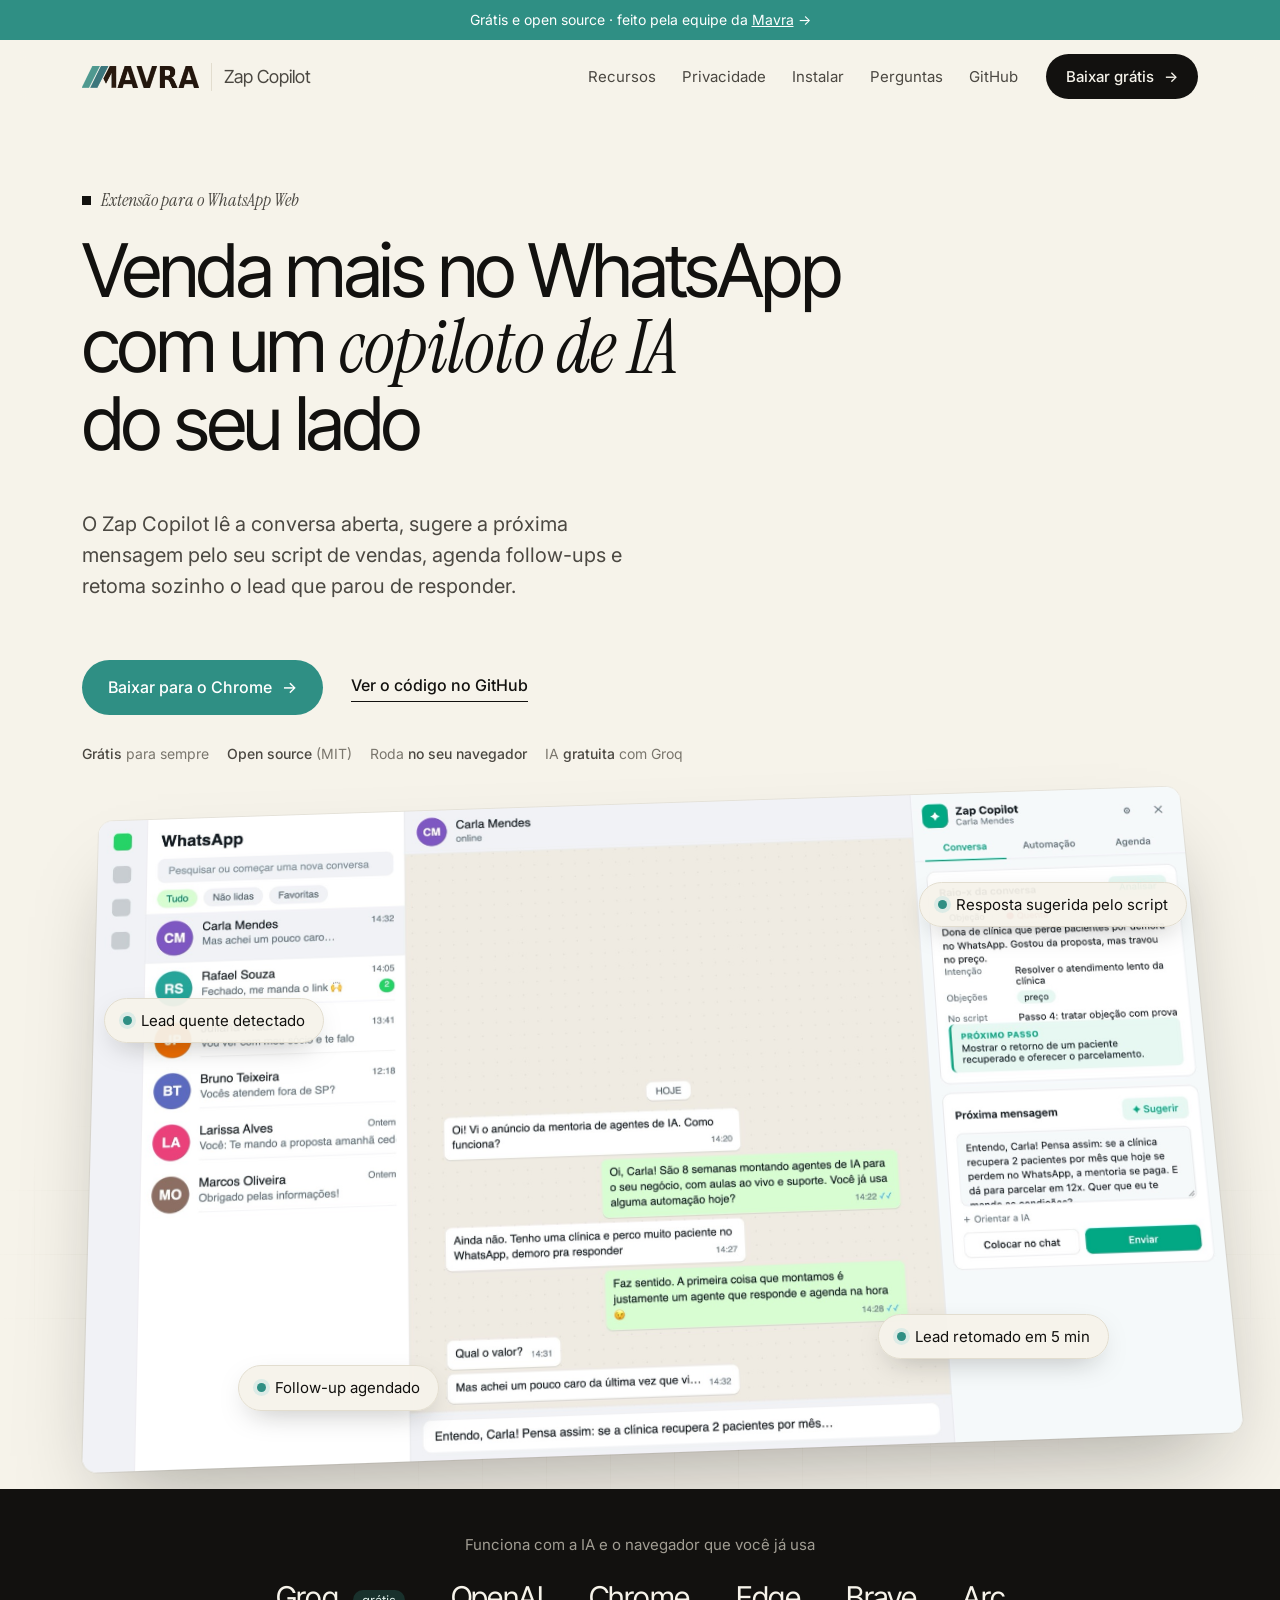
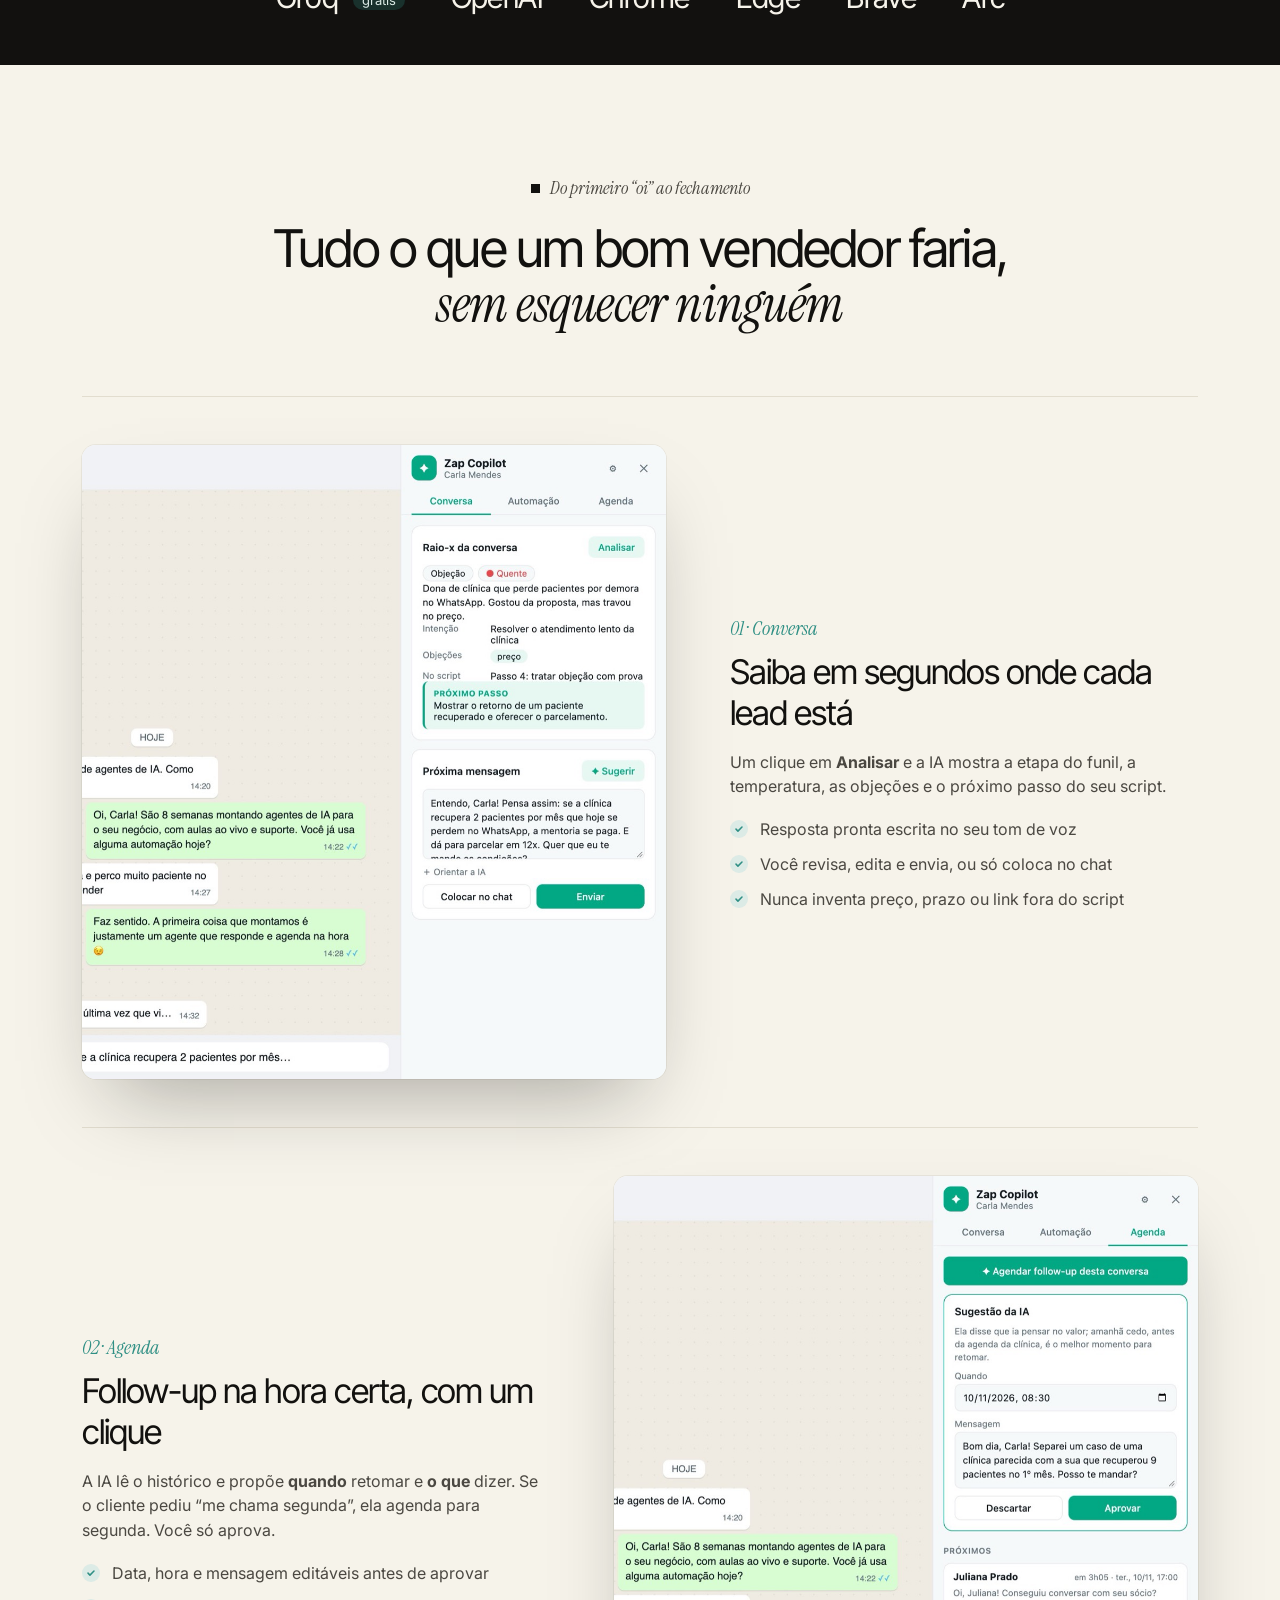
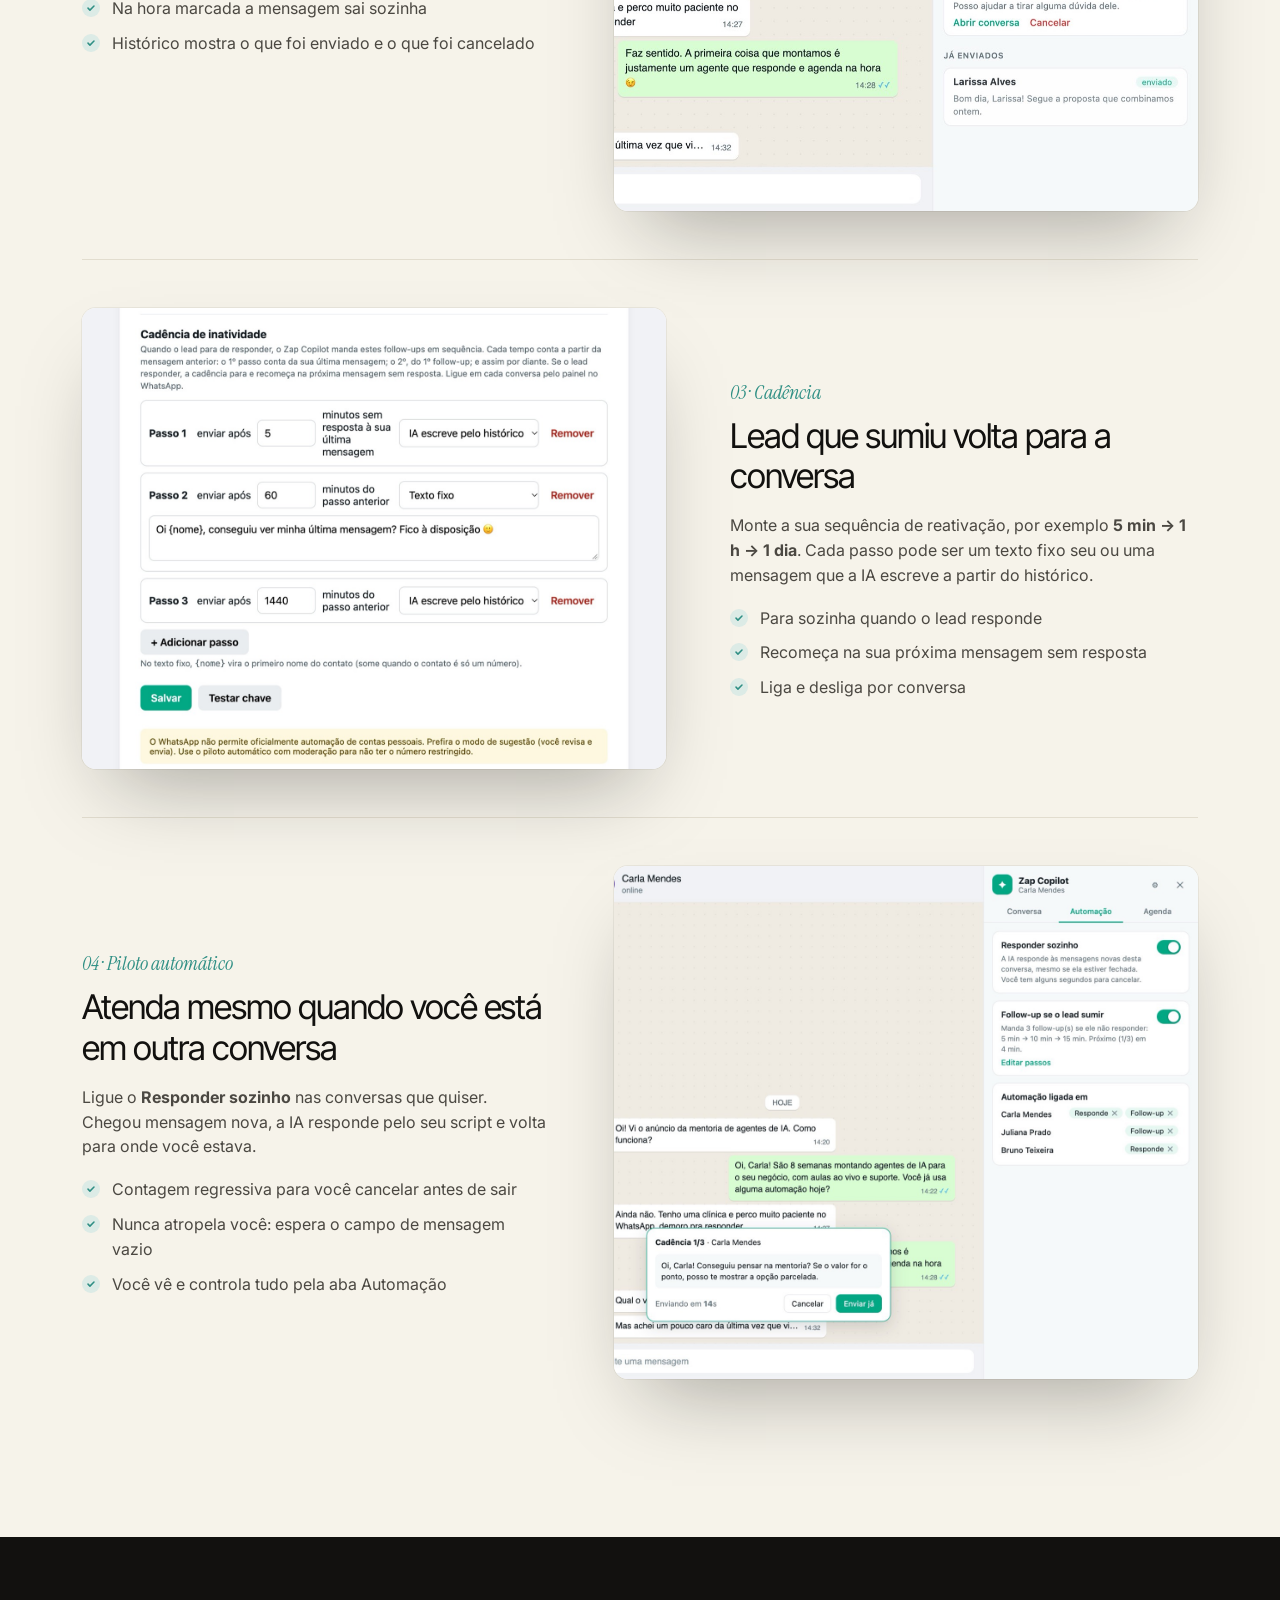
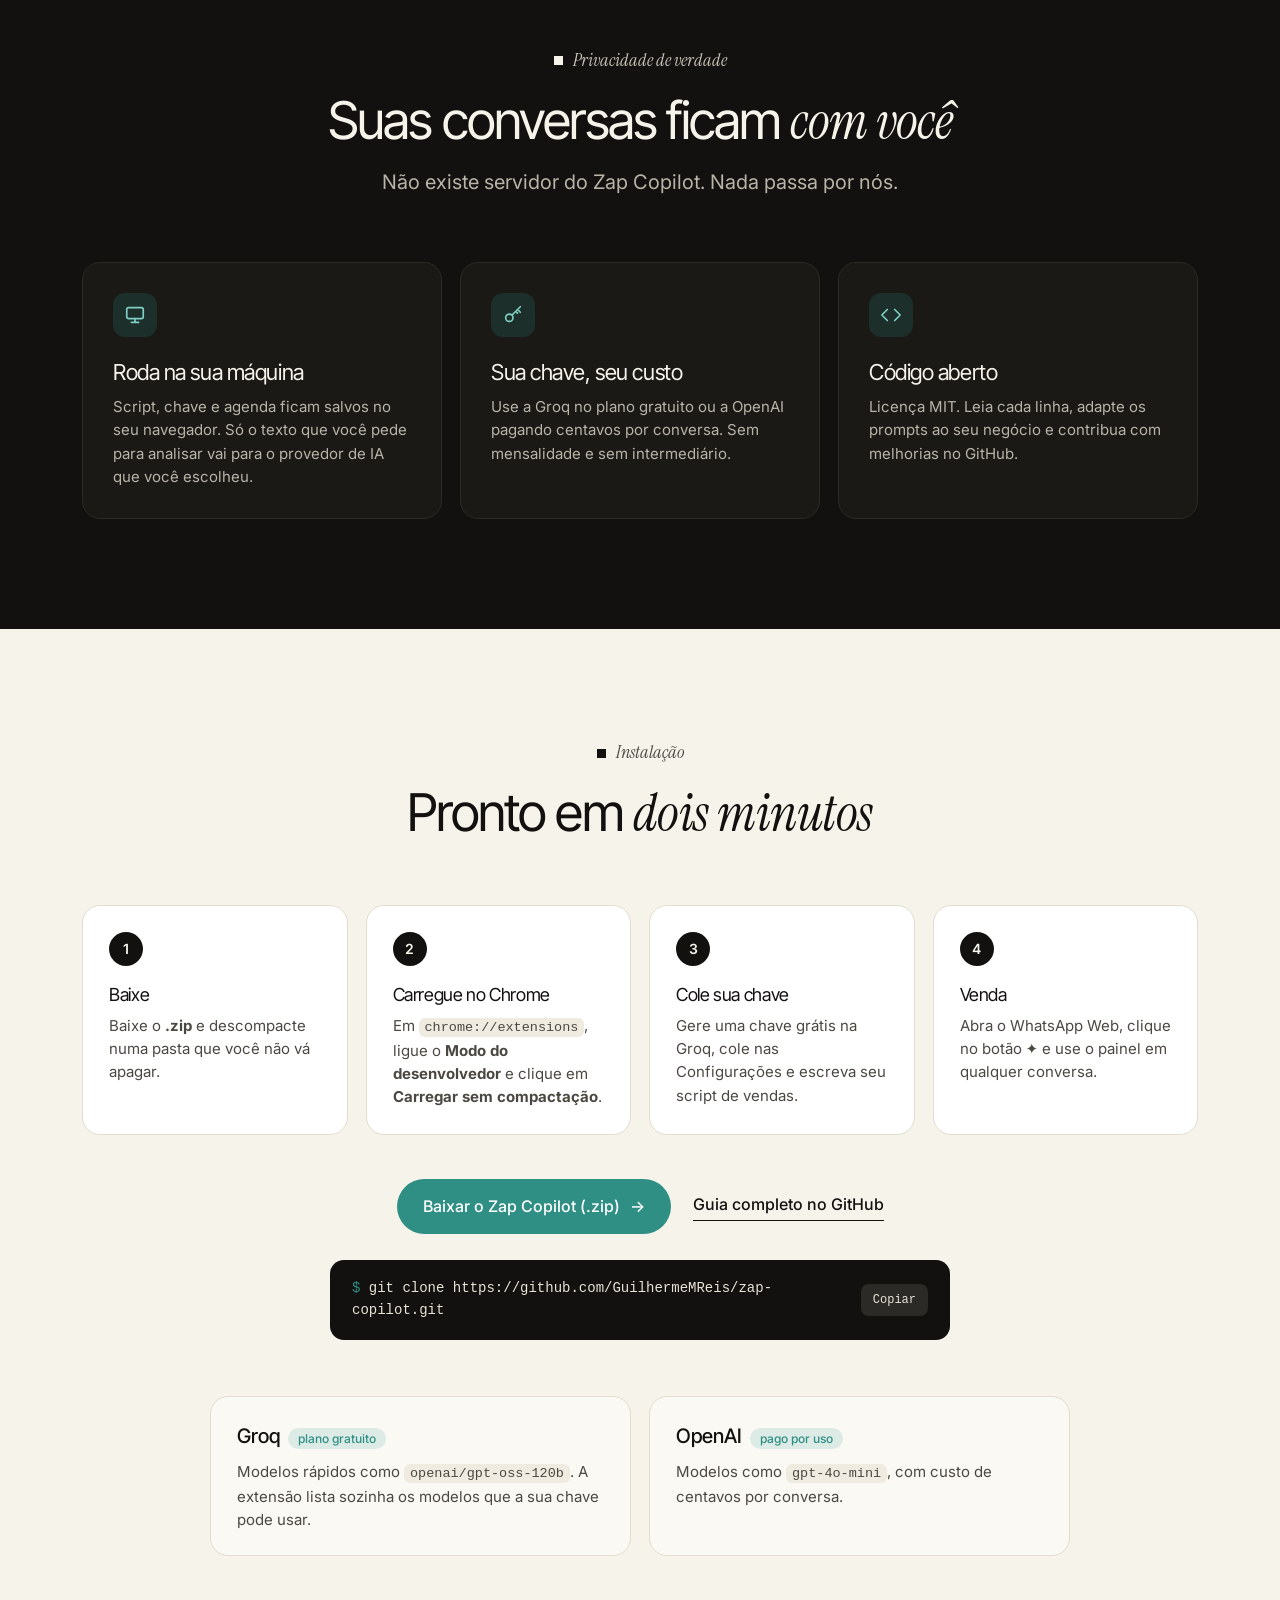
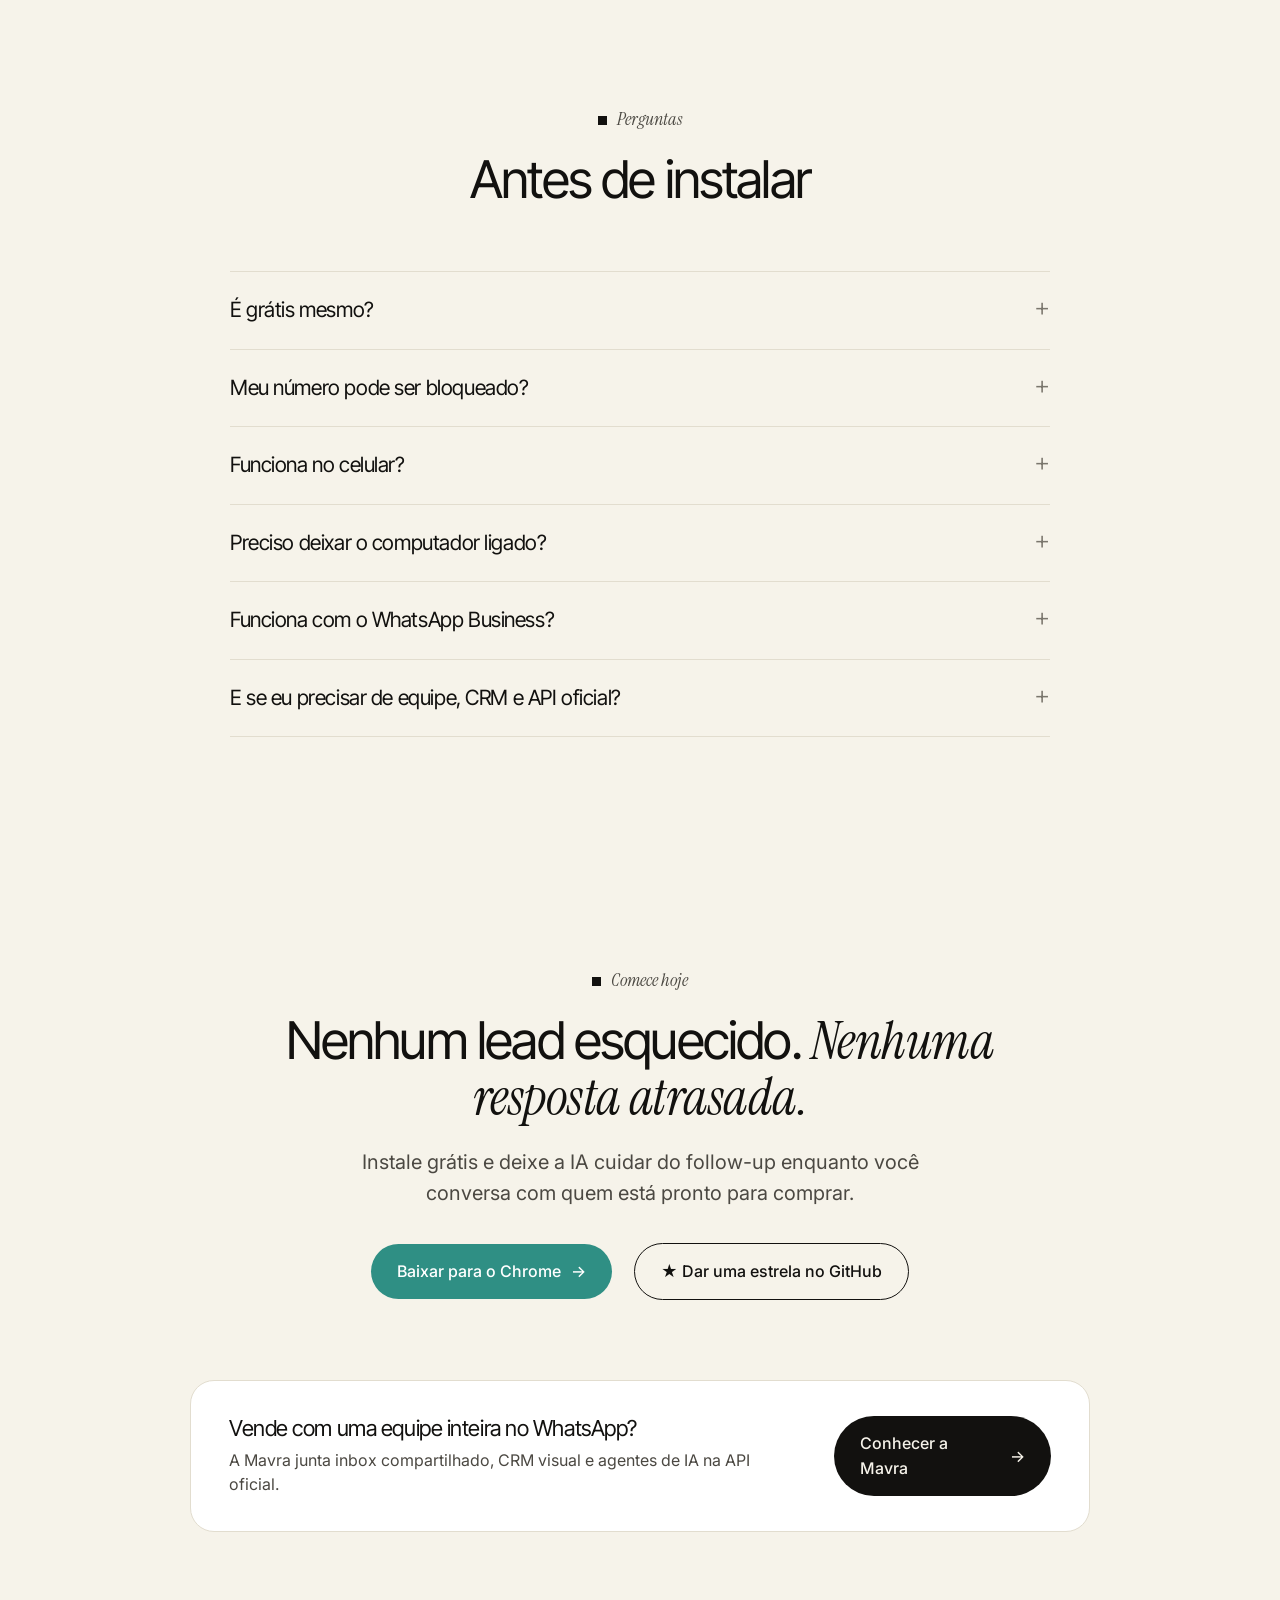
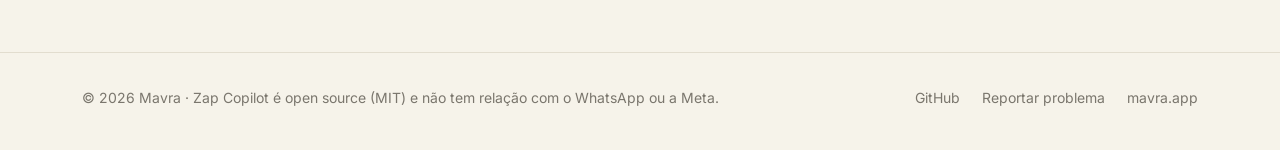
==== site/index.html @ 60fd306e "Site zap.mavra.app (landing page no estilo Mavra), prints com conversa fictícia, deploy via GitHub P" ====
<!doctype html>
<html lang="pt-BR">
<head>
<meta charset="utf-8" />
<meta name="viewport" content="width=device-width, initial-scale=1" />
<title>Zap Copilot — IA de vendas dentro do seu WhatsApp Web | Mavra</title>
<meta name="description" content="Extensão gratuita e open source para o Chrome: a IA analisa suas conversas do WhatsApp Web, sugere respostas pelo seu script de vendas, agenda follow-ups e retoma leads que sumiram. Roda no seu navegador, com a sua chave da Groq ou OpenAI." />
<meta property="og:title" content="Zap Copilot — IA de vendas dentro do seu WhatsApp Web" />
<meta property="og:description" content="Grátis e open source. Analisa conversas, sugere respostas, agenda follow-ups e retoma leads parados." />
<meta property="og:image" content="https://zap.mavra.app/assets/shots/conversa.jpg" />
<meta property="og:url" content="https://zap.mavra.app/" />
<meta name="twitter:card" content="summary_large_image" />
<link rel="icon" href="assets/icon128.png" />
<link rel="preconnect" href="https://fonts.googleapis.com" />
<link rel="preconnect" href="https://fonts.gstatic.com" crossorigin />
<link href="https://fonts.googleapis.com/css2?family=Inter:wght@400;500;600&family=Inter+Tight:wght@400;500&family=Instrument+Serif:ital@1&display=swap" rel="stylesheet" />
<style>
  :root {
    --cream: #f6f3ea;
    --cream-2: #efebe0;
    --ink: #12110f;
    --ink-2: #4b4842;
    --muted: #7a766d;
    --line: #e2ddcf;
    --teal: #2f8f84;
    --teal-ink: #ffffff;
    --teal-soft: #dcebe6;
    --dark: #12110f;
    --radius: 18px;
  }
  * { box-sizing: border-box; }
  html { scroll-behavior: smooth; }
  body { margin: 0; background: var(--cream); color: var(--ink); font: 16px/1.55 Inter, system-ui, -apple-system, sans-serif; -webkit-font-smoothing: antialiased; }
  img { max-width: 100%; height: auto; display: block; }
  html, body { overflow-x: hidden; }
  a { color: inherit; }
  .wrap { max-width: 1180px; margin: 0 auto; padding: 0 32px; }
  h1, h2, h3 { font-family: "Inter Tight", Inter, sans-serif; font-weight: 400; letter-spacing: -0.035em; margin: 0; }
  h1 { font-size: clamp(42px, 6vw, 74px); line-height: 1.02; }
  h2 { font-size: clamp(32px, 4.2vw, 52px); line-height: 1.06; }
  h3 { font-size: 22px; letter-spacing: -0.02em; line-height: 1.2; }
  .serif { font-family: "Instrument Serif", Georgia, serif; font-style: italic; font-weight: 400; letter-spacing: -0.01em; }
  .eyebrow { display: inline-flex; align-items: center; gap: 10px; font-family: "Instrument Serif", Georgia, serif; font-style: italic; font-size: 18px; color: var(--ink-2); margin-bottom: 18px; }
  .eyebrow::before { content: ""; width: 9px; height: 9px; background: var(--ink); }
  .lead { font-size: 20px; color: var(--ink-2); max-width: 560px; }
  .btn { display: inline-flex; align-items: center; gap: 10px; padding: 15px 26px; border-radius: 999px; font-weight: 500; text-decoration: none; font-size: 16px; transition: transform .15s ease, filter .15s ease; }
  .btn:hover { transform: translateY(-1px); filter: brightness(1.05); }
  .btn-teal { background: var(--teal); color: var(--teal-ink); }
  .btn-ink { background: var(--ink); color: var(--cream); }
  .btn-line { border: 1px solid var(--ink); }
  .link { text-decoration: none; border-bottom: 1.5px solid var(--ink); padding-bottom: 3px; font-weight: 500; }
  .arrow::after { content: "→"; }

  /* Faixa e navegação */
  .ribbon { background: var(--teal); color: #fff; text-align: center; font-size: 14px; padding: 9px 16px; }
  .ribbon a { color: #fff; }
  nav.top { position: sticky; top: 0; z-index: 20; background: rgba(246, 243, 234, .88); backdrop-filter: blur(12px); border-bottom: 1px solid transparent; }
  nav.top.scrolled { border-bottom-color: var(--line); }
  nav.top .wrap { display: flex; align-items: center; gap: 28px; height: 74px; }
  .brand { display: flex; align-items: center; gap: 12px; text-decoration: none; }
  .brand img { height: 22px; width: auto; }
  .brand span { font-family: "Inter Tight", sans-serif; font-size: 18px; color: var(--ink-2); padding-left: 12px; border-left: 1px solid var(--line); }
  .menu { display: flex; gap: 26px; margin-left: auto; font-size: 15px; }
  .menu a { text-decoration: none; color: var(--ink-2); }
  .menu a:hover { color: var(--ink); }
  nav.top .btn { padding: 11px 20px; font-size: 15px; }

  /* Hero */
  .hero { padding: 72px 0 40px; position: relative; overflow: hidden; }
  .hero .grid { display: grid; grid-template-columns: 1fr; gap: 28px; }
  .hero .ctas { display: flex; align-items: center; gap: 28px; flex-wrap: wrap; margin-top: 10px; }
  .hero .fine { font-size: 14px; color: var(--muted); display: flex; gap: 18px; flex-wrap: wrap; }
  .hero .fine b { font-weight: 500; color: var(--ink-2); }
  .stage { position: relative; margin-top: 40px; perspective: 2200px; }
  .stage::before { content: ""; position: absolute; inset: 30% -10% -10%; background:
      linear-gradient(var(--line) 1px, transparent 1px) 0 0/64px 64px,
      linear-gradient(90deg, var(--line) 1px, transparent 1px) 0 0/64px 64px;
    mask: radial-gradient(ellipse at center, #000 30%, transparent 70%); opacity: .7; }
  .shot { position: relative; border-radius: 14px; overflow: hidden; background: #fff; box-shadow: 0 40px 80px -30px rgba(18, 17, 15, .35), 0 0 0 1px rgba(18, 17, 15, .06); }
  .stage .shot { transform: rotateX(14deg) rotateZ(-2deg); transform-origin: center top; max-width: 1080px; margin: 0 auto; }
  .chip { position: absolute; z-index: 2; display: inline-flex; align-items: center; gap: 9px; background: rgba(246, 243, 234, .94); border: 1px solid var(--line); border-radius: 999px; padding: 10px 18px; font-size: 15px; box-shadow: 0 10px 30px -12px rgba(18,17,15,.35); white-space: nowrap; }
  .chip::before { content: ""; width: 9px; height: 9px; border-radius: 50%; background: var(--teal); box-shadow: 0 0 0 4px var(--teal-soft); }
  .c1 { left: 2%; top: 30%; } .c2 { right: 1%; top: 12%; } .c3 { left: 14%; bottom: 6%; } .c4 { right: 8%; bottom: 14%; }
  @media (prefers-reduced-motion: no-preference) {
    .chip { animation: float 6s ease-in-out infinite; }
    .c2 { animation-delay: -1.5s; } .c3 { animation-delay: -3s; } .c4 { animation-delay: -4.5s; }
    @keyframes float { 50% { transform: translateY(-8px); } }
  }

  /* Faixa escura */
  .strip { background: var(--dark); color: var(--cream); padding: 44px 0; text-align: center; }
  .strip p { margin: 0 0 18px; color: #a19d93; font-size: 15px; }
  .strip ul { list-style: none; margin: 0; padding: 0; display: flex; flex-wrap: wrap; justify-content: center; gap: 14px 46px; font-family: "Inter Tight", sans-serif; font-size: clamp(22px, 2.6vw, 30px); letter-spacing: -0.02em; }
  .strip li small { font-family: Inter, sans-serif; font-size: 13px; color: var(--teal-soft); background: rgba(47,143,132,.25); padding: 2px 9px; border-radius: 99px; vertical-align: middle; margin-left: 8px; letter-spacing: 0; }

  section { padding: 110px 0; }
  .head-center { text-align: center; max-width: 760px; margin: 0 auto 64px; }
  .head-center .lead { margin: 18px auto 0; }

  /* Recursos alternados */
  .feature { display: grid; grid-template-columns: 1fr 1.25fr; gap: 64px; align-items: center; padding: 48px 0; border-top: 1px solid var(--line); }
  .feature:nth-of-type(even) { grid-template-columns: 1.25fr 1fr; }
  .feature:nth-of-type(even) .copy { order: 2; }
  .feature .num { font-family: "Instrument Serif", serif; font-style: italic; font-size: 20px; color: var(--teal); }
  .feature h3 { font-size: clamp(26px, 2.8vw, 34px); margin: 8px 0 16px; letter-spacing: -0.03em; }
  .feature p { color: var(--ink-2); margin: 0 0 18px; }
  .feature ul { margin: 0; padding: 0; list-style: none; display: grid; gap: 10px; }
  .feature li { display: flex; gap: 12px; color: var(--ink-2); }
  .feature li::before { content: ""; flex: none; width: 18px; height: 18px; margin-top: 3px; border-radius: 50%; background: var(--teal-soft) url("data:image/svg+xml,%3Csvg xmlns='http://www.w3.org/2000/svg' viewBox='0 0 16 16'%3E%3Cpath d='M4 8.2l2.6 2.6L12 5.4' fill='none' stroke='%232f8f84' stroke-width='2' stroke-linecap='round' stroke-linejoin='round'/%3E%3C/svg%3E") center/12px no-repeat; }
  .feature .shot.crop-panel img { width: 100%; }
  .crop { aspect-ratio: 4 / 3.1; }
  .crop img { width: 100%; height: 100%; object-fit: cover; }
  .crop.right img { object-position: 100% 0; }
  .crop.center img { object-position: 62% 100%; }
  .crop.top img { object-position: 0 0; }

  /* Privacidade */
  .dark { background: var(--dark); color: var(--cream); }
  .dark .eyebrow { color: #c9c4b8; } .dark .eyebrow::before { background: var(--cream); }
  .dark .lead { color: #b9b4a8; }
  .cards { display: grid; grid-template-columns: repeat(3, 1fr); gap: 18px; }
  .card { border: 1px solid #2c2a26; border-radius: var(--radius); padding: 30px; background: #1a1916; }
  .card .ico { width: 44px; height: 44px; border-radius: 12px; background: rgba(47,143,132,.18); display: grid; place-items: center; margin-bottom: 22px; }
  .card h3 { margin-bottom: 10px; }
  .card p { margin: 0; color: #b9b4a8; font-size: 15px; }

  /* Instalação */
  .steps { display: grid; grid-template-columns: repeat(4, 1fr); gap: 18px; counter-reset: s; }
  .step { background: #fff; border: 1px solid var(--line); border-radius: var(--radius); padding: 26px; position: relative; }
  .step::before { counter-increment: s; content: counter(s); display: grid; place-items: center; width: 34px; height: 34px; border-radius: 50%; background: var(--ink); color: var(--cream); font-weight: 600; font-size: 14px; margin-bottom: 18px; }
  .step h3 { font-size: 18px; margin-bottom: 8px; }
  .step p { margin: 0; color: var(--ink-2); font-size: 15px; }
  code, .code { font-family: ui-monospace, SFMono-Regular, Menlo, monospace; font-size: 13.5px; background: var(--cream-2); border-radius: 6px; padding: 2px 6px; }
  .install-cta { display: flex; gap: 22px; align-items: center; justify-content: center; flex-wrap: wrap; margin-top: 44px; }
  .terminal { margin: 26px auto 0; max-width: 620px; background: var(--dark); color: #e8e3d6; border-radius: 14px; padding: 18px 22px; font-family: ui-monospace, Menlo, monospace; font-size: 14px; display: flex; justify-content: space-between; gap: 12px; align-items: center; }
  .terminal span::before { content: "$ "; color: var(--teal); }
  .terminal button { background: #2c2a26; color: #e8e3d6; border: 0; border-radius: 8px; padding: 7px 12px; font: inherit; font-size: 12px; cursor: pointer; }
  .models { display: grid; grid-template-columns: 1fr 1fr; gap: 18px; max-width: 860px; margin: 56px auto 0; }
  .model { border: 1px solid var(--line); border-radius: var(--radius); padding: 24px 26px; background: rgba(255,255,255,.5); }
  .model b { font-family: "Inter Tight"; font-weight: 500; font-size: 20px; }
  .model .tag { font-size: 12px; background: var(--teal-soft); color: var(--teal); border-radius: 99px; padding: 3px 10px; margin-left: 8px; font-weight: 500; }
  .model p { margin: 8px 0 0; color: var(--ink-2); font-size: 15px; }

  /* FAQ */
  .faq { max-width: 820px; margin: 0 auto; }
  details.q { border-top: 1px solid var(--line); padding: 22px 0; }
  details.q:last-child { border-bottom: 1px solid var(--line); }
  details.q summary { cursor: pointer; list-style: none; font-family: "Inter Tight"; font-size: 21px; letter-spacing: -0.02em; display: flex; justify-content: space-between; gap: 20px; }
  details.q summary::-webkit-details-marker { display: none; }
  details.q summary::after { content: "+"; font-family: Inter; font-weight: 300; font-size: 26px; line-height: 1; color: var(--muted); transition: transform .2s; }
  details.q[open] summary::after { transform: rotate(45deg); }
  details.q p { margin: 14px 0 0; color: var(--ink-2); max-width: 700px; }

  /* CTA final */
  .final { text-align: center; padding: 120px 0; }
  .final h2 { max-width: 820px; margin: 0 auto 22px; }
  .final .ctas { display: flex; gap: 22px; justify-content: center; align-items: center; flex-wrap: wrap; margin-top: 34px; }
  .mavra-box { margin: 80px auto 0; max-width: 900px; display: flex; gap: 32px; align-items: center; justify-content: space-between; text-align: left; border: 1px solid var(--line); border-radius: 24px; padding: 34px 38px; background: #fff; }
  .mavra-box p { margin: 6px 0 0; color: var(--ink-2); }

  footer { border-top: 1px solid var(--line); padding: 34px 0 44px; font-size: 14px; color: var(--muted); }
  footer .wrap { display: flex; justify-content: space-between; gap: 20px; flex-wrap: wrap; align-items: center; }
  footer nav { display: flex; gap: 22px; }
  footer a { text-decoration: none; }
  footer a:hover { color: var(--ink); }

  @media (max-width: 960px) {
    .menu { display: none; }
    .feature, .feature:nth-of-type(even) { grid-template-columns: 1fr; gap: 28px; }
    .feature:nth-of-type(even) .copy { order: 0; }
    .cards, .steps, .models { grid-template-columns: 1fr 1fr; }
    .mavra-box { flex-direction: column; align-items: flex-start; }
  }
  @media (max-width: 640px) {
    .wrap { padding: 0 16px; }
    nav.top .wrap { height: 62px; gap: 12px; }
    .brand span { display: none; }
    nav.top .btn { padding: 9px 14px; font-size: 14px; margin-left: auto; }
    .hero { padding-top: 44px; }
    .lead { font-size: 18px; }
    section { padding: 72px 0; }
    .cards, .steps, .models { grid-template-columns: 1fr; }
    .chip { font-size: 12px; padding: 7px 12px; }
    .c1 { top: 4%; left: 0; } .c2 { display: none; } .c3 { bottom: -4%; left: 4%; } .c4 { display: none; }
    .stage .shot { transform: none; }
    .terminal { font-size: 12px; flex-direction: column; align-items: flex-start; }
    .mavra-box { padding: 26px; }
  }
</style>
</head>
<body>
  <div class="ribbon">Grátis e open source · feito pela equipe da <a href="https://mavra.app">Mavra</a> →</div>

  <nav class="top" id="top">
    <div class="wrap">
      <a class="brand" href="#"><img src="assets/mavra-logo-dark.png" alt="Mavra" width="124" height="23" /><span>Zap Copilot</span></a>
      <div class="menu">
        <a href="#recursos">Recursos</a>
        <a href="#privacidade">Privacidade</a>
        <a href="#instalar">Instalar</a>
        <a href="#faq">Perguntas</a>
        <a href="https://github.com/GuilhermeMReis/zap-copilot" target="_blank" rel="noopener">GitHub</a>
      </div>
      <a class="btn btn-ink" href="#instalar">Baixar grátis <span class="arrow"></span></a>
    </div>
  </nav>

  <header class="hero">
    <div class="wrap">
      <div class="grid">
        <div>
          <div class="eyebrow">Extensão para o WhatsApp Web</div>
          <h1>Venda mais no WhatsApp<br />com um <span class="serif">copiloto de IA</span><br />do seu lado</h1>
        </div>
        <p class="lead">O Zap Copilot lê a conversa aberta, sugere a próxima mensagem pelo seu script de vendas, agenda follow-ups e retoma sozinho o lead que parou de responder.</p>
        <div class="ctas">
          <a class="btn btn-teal" href="https://github.com/GuilhermeMReis/zap-copilot/releases/latest/download/zap-copilot.zip">Baixar para o Chrome <span class="arrow"></span></a>
          <a class="link" href="https://github.com/GuilhermeMReis/zap-copilot" target="_blank" rel="noopener">Ver o código no GitHub</a>
        </div>
        <div class="fine"><span><b>Grátis</b> para sempre</span><span><b>Open source</b> (MIT)</span><span>Roda <b>no seu navegador</b></span><span>IA <b>gratuita</b> com Groq</span></div>
      </div>
      <div class="stage">
        <span class="chip c1">Lead quente detectado</span>
        <span class="chip c2">Resposta sugerida pelo script</span>
        <span class="chip c3">Follow-up agendado</span>
        <span class="chip c4">Lead retomado em 5 min</span>
        <div class="shot"><img src="assets/shots/conversa.jpg" alt="Painel do Zap Copilot ao lado de uma conversa do WhatsApp Web, mostrando o raio-x da conversa e a próxima mensagem sugerida" width="2000" height="1194" /></div>
      </div>
    </div>
  </header>

  <div class="strip">
    <p>Funciona com a IA e o navegador que você já usa</p>
    <ul>
      <li>Groq <small>grátis</small></li>
      <li>OpenAI</li>
      <li>Chrome</li>
      <li>Edge</li>
      <li>Brave</li>
      <li>Arc</li>
    </ul>
  </div>

  <section id="recursos">
    <div class="wrap">
      <div class="head-center">
        <div class="eyebrow">Do primeiro “oi” ao fechamento</div>
        <h2>Tudo o que um bom vendedor faria, <span class="serif">sem esquecer ninguém</span></h2>
      </div>

      <div class="feature">
        <div class="copy">
          <div class="num">01 · Conversa</div>
          <h3>Saiba em segundos onde cada lead está</h3>
          <p>Um clique em <b>Analisar</b> e a IA mostra a etapa do funil, a temperatura, as objeções e o próximo passo do seu script.</p>
          <ul>
            <li>Resposta pronta escrita no seu tom de voz</li>
            <li>Você revisa, edita e envia, ou só coloca no chat</li>
            <li>Nunca inventa preço, prazo ou link fora do script</li>
          </ul>
        </div>
        <div class="shot"><img src="assets/shots/f-conversa.jpg" alt="Raio-x da conversa com etapa, temperatura, objeções e próximo passo" loading="lazy" /></div>
      </div>

      <div class="feature">
        <div class="copy">
          <div class="num">02 · Agenda</div>
          <h3>Follow-up na hora certa, com um clique</h3>
          <p>A IA lê o histórico e propõe <b>quando</b> retomar e <b>o que</b> dizer. Se o cliente pediu “me chama segunda”, ela agenda para segunda. Você só aprova.</p>
          <ul>
            <li>Data, hora e mensagem editáveis antes de aprovar</li>
            <li>Na hora marcada a mensagem sai sozinha</li>
            <li>Histórico mostra o que foi enviado e o que foi cancelado</li>
          </ul>
        </div>
        <div class="shot"><img src="assets/shots/f-agenda.jpg" alt="Sugestão de follow-up da IA com data, hora e mensagem para aprovar" loading="lazy" /></div>
      </div>

      <div class="feature">
        <div class="copy">
          <div class="num">03 · Cadência</div>
          <h3>Lead que sumiu volta para a conversa</h3>
          <p>Monte a sua sequência de reativação, por exemplo <b>5 min → 1 h → 1 dia</b>. Cada passo pode ser um texto fixo seu ou uma mensagem que a IA escreve a partir do histórico.</p>
          <ul>
            <li>Para sozinha quando o lead responde</li>
            <li>Recomeça na sua próxima mensagem sem resposta</li>
            <li>Liga e desliga por conversa</li>
          </ul>
        </div>
        <div class="shot"><img src="assets/shots/cadence.jpg" alt="Editor da cadência de inatividade com três passos" loading="lazy" /></div>
      </div>

      <div class="feature">
        <div class="copy">
          <div class="num">04 · Piloto automático</div>
          <h3>Atenda mesmo quando você está em outra conversa</h3>
          <p>Ligue o <b>Responder sozinho</b> nas conversas que quiser. Chegou mensagem nova, a IA responde pelo seu script e volta para onde você estava.</p>
          <ul>
            <li>Contagem regressiva para você cancelar antes de sair</li>
            <li>Nunca atropela você: espera o campo de mensagem vazio</li>
            <li>Você vê e controla tudo pela aba Automação</li>
          </ul>
        </div>
        <div class="shot"><img src="assets/shots/f-toast.jpg" alt="Aviso de envio automático com contagem regressiva e botões Cancelar e Enviar já" loading="lazy" /></div>
      </div>
    </div>
  </section>

  <section id="privacidade" class="dark">
    <div class="wrap">
      <div class="head-center">
        <div class="eyebrow">Privacidade de verdade</div>
        <h2>Suas conversas ficam <span class="serif">com você</span></h2>
        <p class="lead">Não existe servidor do Zap Copilot. Nada passa por nós.</p>
      </div>
      <div class="cards">
        <div class="card">
          <div class="ico"><svg width="22" height="22" viewBox="0 0 24 24" fill="none" stroke="#7fd0c4" stroke-width="1.8" stroke-linecap="round" stroke-linejoin="round"><rect x="3" y="4" width="18" height="12" rx="2"/><path d="M8 20h8M12 16v4"/></svg></div>
          <h3>Roda na sua máquina</h3>
          <p>Script, chave e agenda ficam salvos no seu navegador. Só o texto que você pede para analisar vai para o provedor de IA que você escolheu.</p>
        </div>
        <div class="card">
          <div class="ico"><svg width="22" height="22" viewBox="0 0 24 24" fill="none" stroke="#7fd0c4" stroke-width="1.8" stroke-linecap="round" stroke-linejoin="round"><circle cx="8" cy="15" r="4"/><path d="M11 12l9-9M17 6l3 3M15 8l2 2"/></svg></div>
          <h3>Sua chave, seu custo</h3>
          <p>Use a Groq no plano gratuito ou a OpenAI pagando centavos por conversa. Sem mensalidade e sem intermediário.</p>
        </div>
        <div class="card">
          <div class="ico"><svg width="22" height="22" viewBox="0 0 24 24" fill="none" stroke="#7fd0c4" stroke-width="1.8" stroke-linecap="round" stroke-linejoin="round"><path d="M8 6l-6 6 6 6M16 6l6 6-6 6"/></svg></div>
          <h3>Código aberto</h3>
          <p>Licença MIT. Leia cada linha, adapte os prompts ao seu negócio e contribua com melhorias no GitHub.</p>
        </div>
      </div>
    </div>
  </section>

  <section id="instalar">
    <div class="wrap">
      <div class="head-center">
        <div class="eyebrow">Instalação</div>
        <h2>Pronto em <span class="serif">dois minutos</span></h2>
      </div>
      <div class="steps">
        <div class="step"><h3>Baixe</h3><p>Baixe o <b>.zip</b> e descompacte numa pasta que você não vá apagar.</p></div>
        <div class="step"><h3>Carregue no Chrome</h3><p>Em <code>chrome://extensions</code>, ligue o <b>Modo do desenvolvedor</b> e clique em <b>Carregar sem compactação</b>.</p></div>
        <div class="step"><h3>Cole sua chave</h3><p>Gere uma chave grátis na Groq, cole nas Configurações e escreva seu script de vendas.</p></div>
        <div class="step"><h3>Venda</h3><p>Abra o WhatsApp Web, clique no botão <b>✦</b> e use o painel em qualquer conversa.</p></div>
      </div>
      <div class="install-cta">
        <a class="btn btn-teal" href="https://github.com/GuilhermeMReis/zap-copilot/releases/latest/download/zap-copilot.zip">Baixar o Zap Copilot (.zip) <span class="arrow"></span></a>
        <a class="link" href="https://github.com/GuilhermeMReis/zap-copilot#readme" target="_blank" rel="noopener">Guia completo no GitHub</a>
      </div>
      <div class="terminal"><span id="clone">git clone https://github.com/GuilhermeMReis/zap-copilot.git</span><button type="button" id="copy">Copiar</button></div>

      <div class="models">
        <div class="model"><b>Groq</b><span class="tag">plano gratuito</span><p>Modelos rápidos como <code>openai/gpt-oss-120b</code>. A extensão lista sozinha os modelos que a sua chave pode usar.</p></div>
        <div class="model"><b>OpenAI</b><span class="tag">pago por uso</span><p>Modelos como <code>gpt-4o-mini</code>, com custo de centavos por conversa.</p></div>
      </div>
    </div>
  </section>

  <section id="faq" style="padding-top:40px">
    <div class="wrap">
      <div class="head-center">
        <div class="eyebrow">Perguntas</div>
        <h2>Antes de instalar</h2>
      </div>
      <div class="faq">
        <details class="q"><summary>É grátis mesmo?</summary><p>Sim. A extensão é gratuita e open source. O único custo possível é o da IA: com a Groq dá para usar no plano gratuito; com a OpenAI você paga centavos por conversa direto para ela.</p></details>
        <details class="q"><summary>Meu número pode ser bloqueado?</summary><p>O WhatsApp não permite oficialmente automação em contas pessoais. Por isso o modo padrão é de sugestão: a IA escreve e você envia. O piloto automático e a cadência têm contagem regressiva e devem ser usados com moderação, em poucas conversas.</p></details>
        <details class="q"><summary>Funciona no celular?</summary><p>Não. O Zap Copilot é uma extensão para o WhatsApp Web no computador. As mensagens que ele envia aparecem normalmente no seu celular.</p></details>
        <details class="q"><summary>Preciso deixar o computador ligado?</summary><p>Sim, com o WhatsApp Web aberto em uma aba. Follow-ups e cadências agendados saem quando a aba está aberta; a aba pode ficar em segundo plano.</p></details>
        <details class="q"><summary>Funciona com o WhatsApp Business?</summary><p>Sim, funciona com o WhatsApp e com o WhatsApp Business no navegador.</p></details>
        <details class="q"><summary>E se eu precisar de equipe, CRM e API oficial?</summary><p>Aí o caminho é a <a href="https://mavra.app">Mavra</a>: inbox compartilhado, CRM visual e agentes de IA na API oficial do WhatsApp, para times que vendem em escala.</p></details>
      </div>
    </div>
  </section>

  <section class="final">
    <div class="wrap">
      <div class="eyebrow">Comece hoje</div>
      <h2>Nenhum lead esquecido. <span class="serif">Nenhuma resposta atrasada.</span></h2>
      <p class="lead" style="margin:0 auto">Instale grátis e deixe a IA cuidar do follow-up enquanto você conversa com quem está pronto para comprar.</p>
      <div class="ctas">
        <a class="btn btn-teal" href="https://github.com/GuilhermeMReis/zap-copilot/releases/latest/download/zap-copilot.zip">Baixar para o Chrome <span class="arrow"></span></a>
        <a class="btn btn-line" href="https://github.com/GuilhermeMReis/zap-copilot" target="_blank" rel="noopener">★ Dar uma estrela no GitHub</a>
      </div>
      <div class="mavra-box">
        <div>
          <h3>Vende com uma equipe inteira no WhatsApp?</h3>
          <p>A Mavra junta inbox compartilhado, CRM visual e agentes de IA na API oficial.</p>
        </div>
        <a class="btn btn-ink" href="https://mavra.app">Conhecer a Mavra <span class="arrow"></span></a>
      </div>
    </div>
  </section>

  <footer>
    <div class="wrap">
      <span>© 2026 Mavra · Zap Copilot é open source (MIT) e não tem relação com o WhatsApp ou a Meta.</span>
      <nav>
        <a href="https://github.com/GuilhermeMReis/zap-copilot" target="_blank" rel="noopener">GitHub</a>
        <a href="https://github.com/GuilhermeMReis/zap-copilot/issues" target="_blank" rel="noopener">Reportar problema</a>
        <a href="https://mavra.app">mavra.app</a>
      </nav>
    </div>
  </footer>

<script>
  const nav = document.getElementById("top");
  addEventListener("scroll", () => nav.classList.toggle("scrolled", scrollY > 10), { passive: true });
  document.getElementById("copy").onclick = async (e) => {
    try {
      await navigator.clipboard.writeText(document.getElementById("clone").textContent);
      e.target.textContent = "Copiado!";
      setTimeout(() => (e.target.textContent = "Copiar"), 1500);
    } catch {}
  };
</script>
</body>
</html>
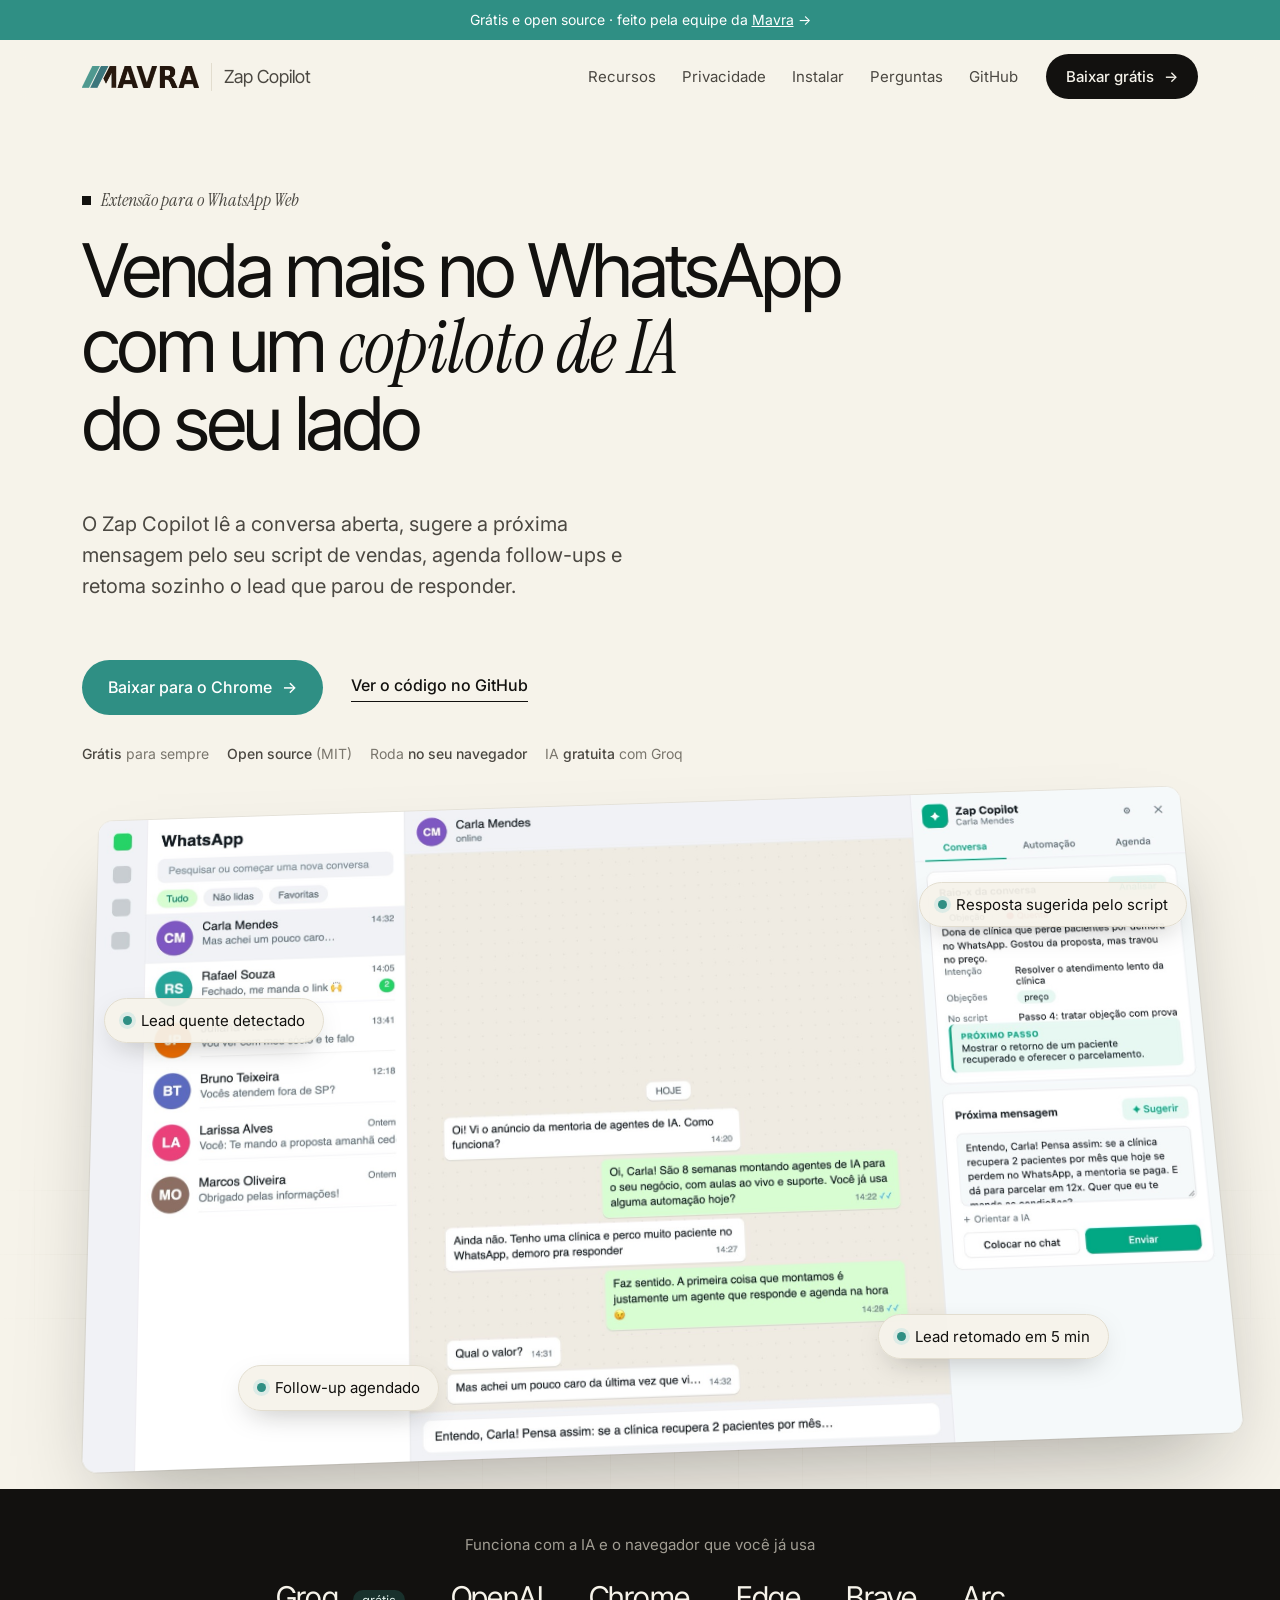
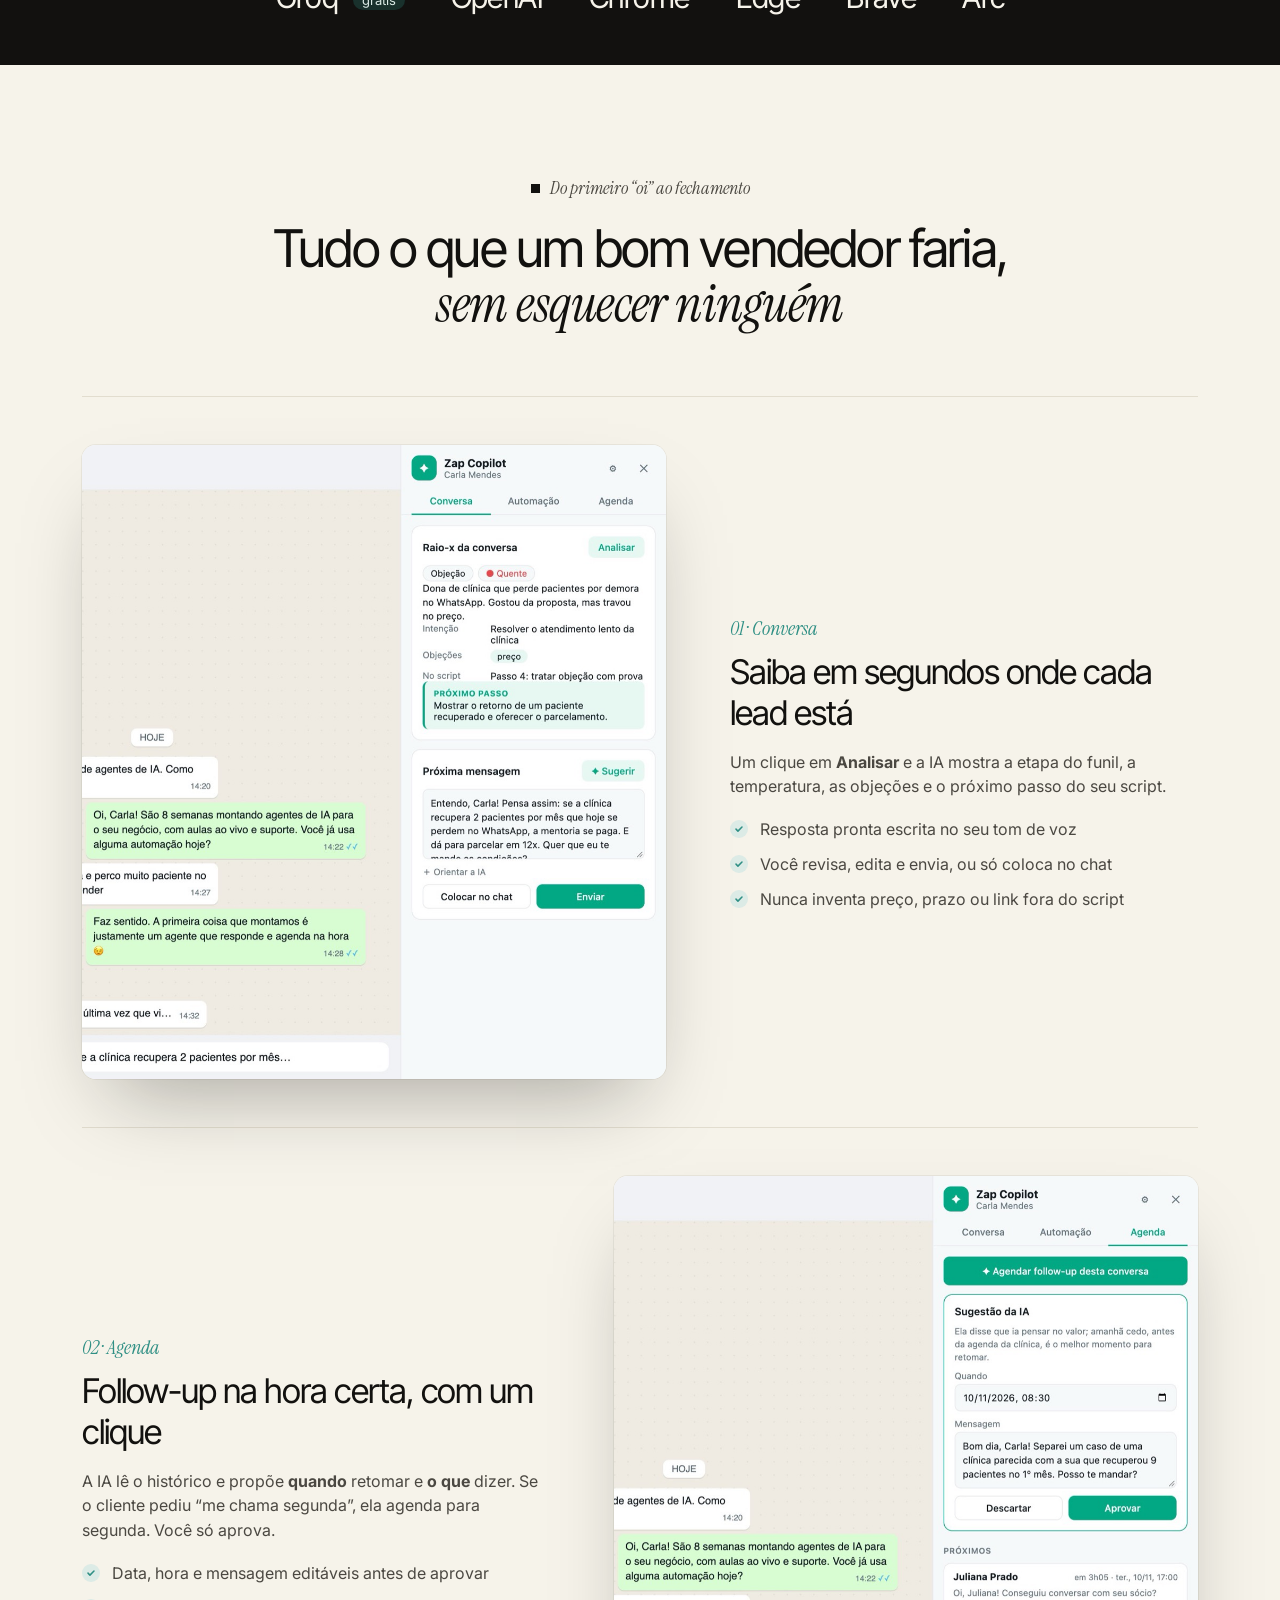
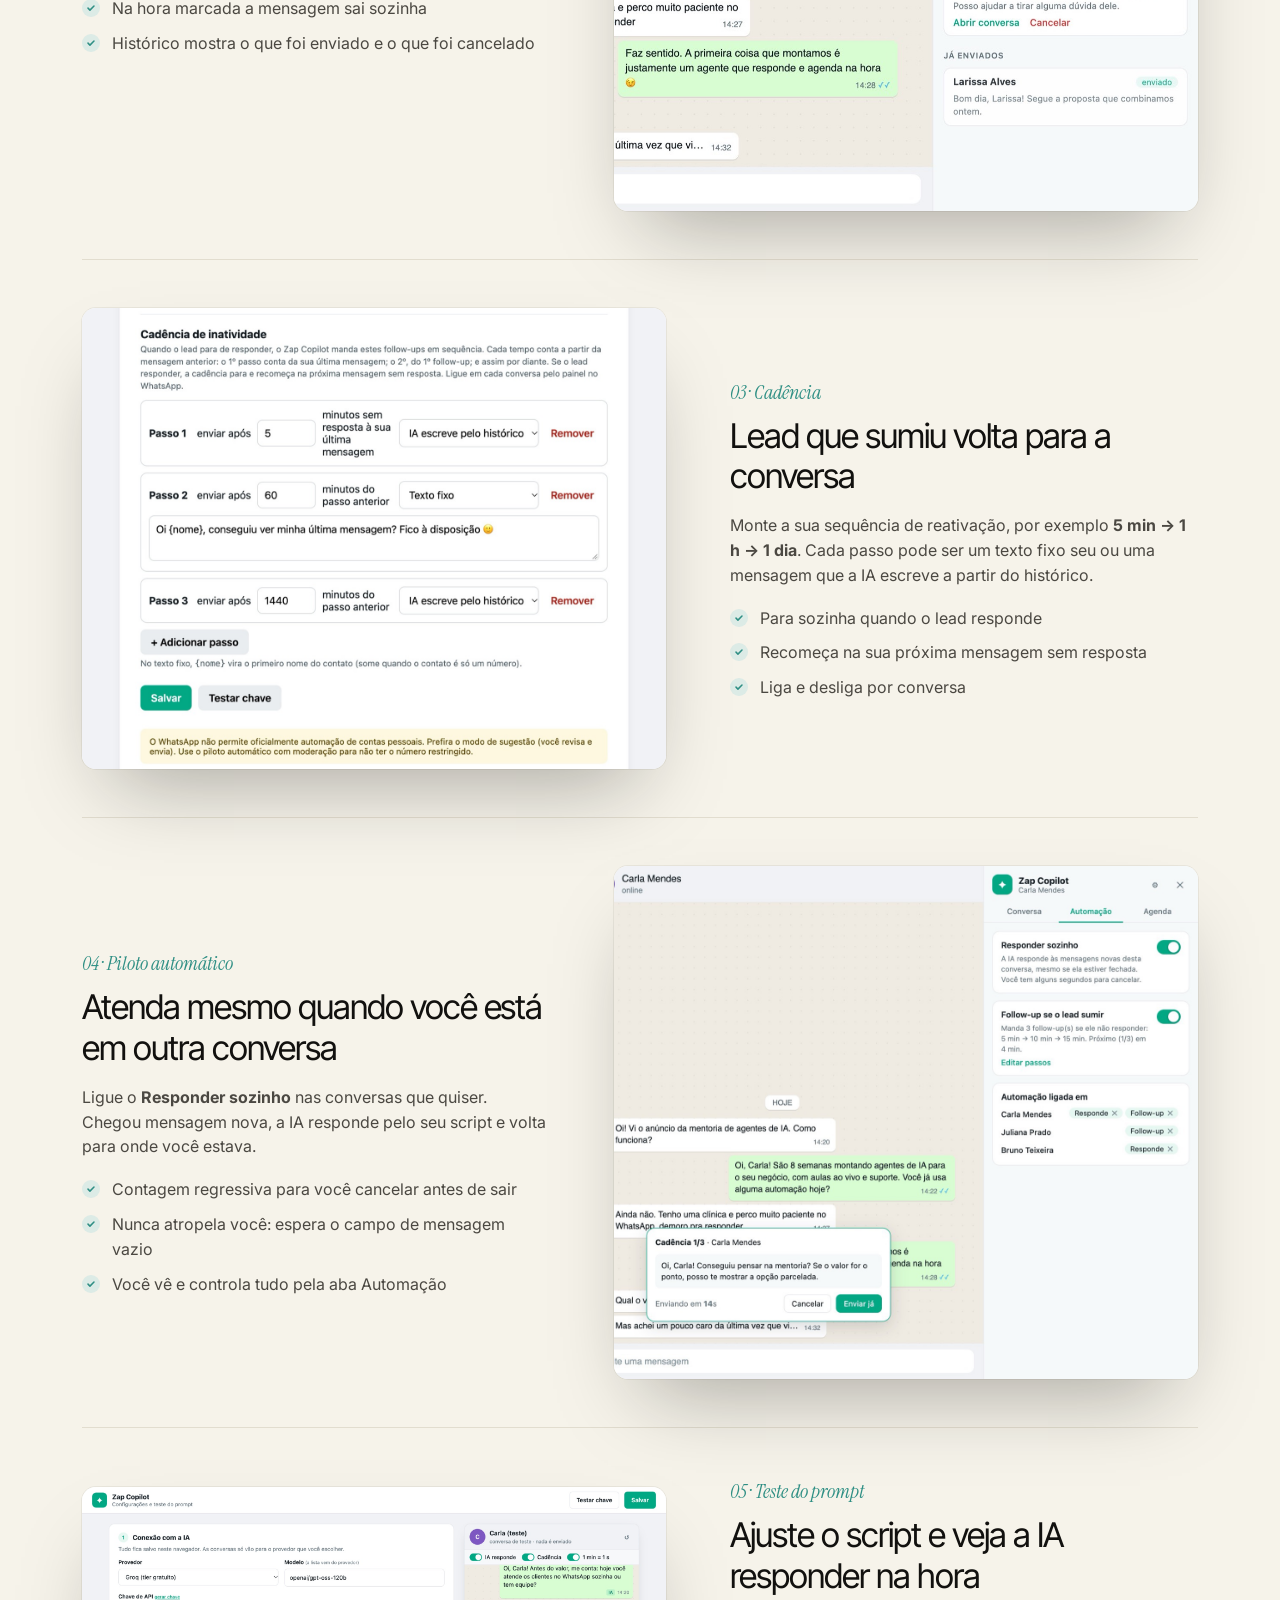
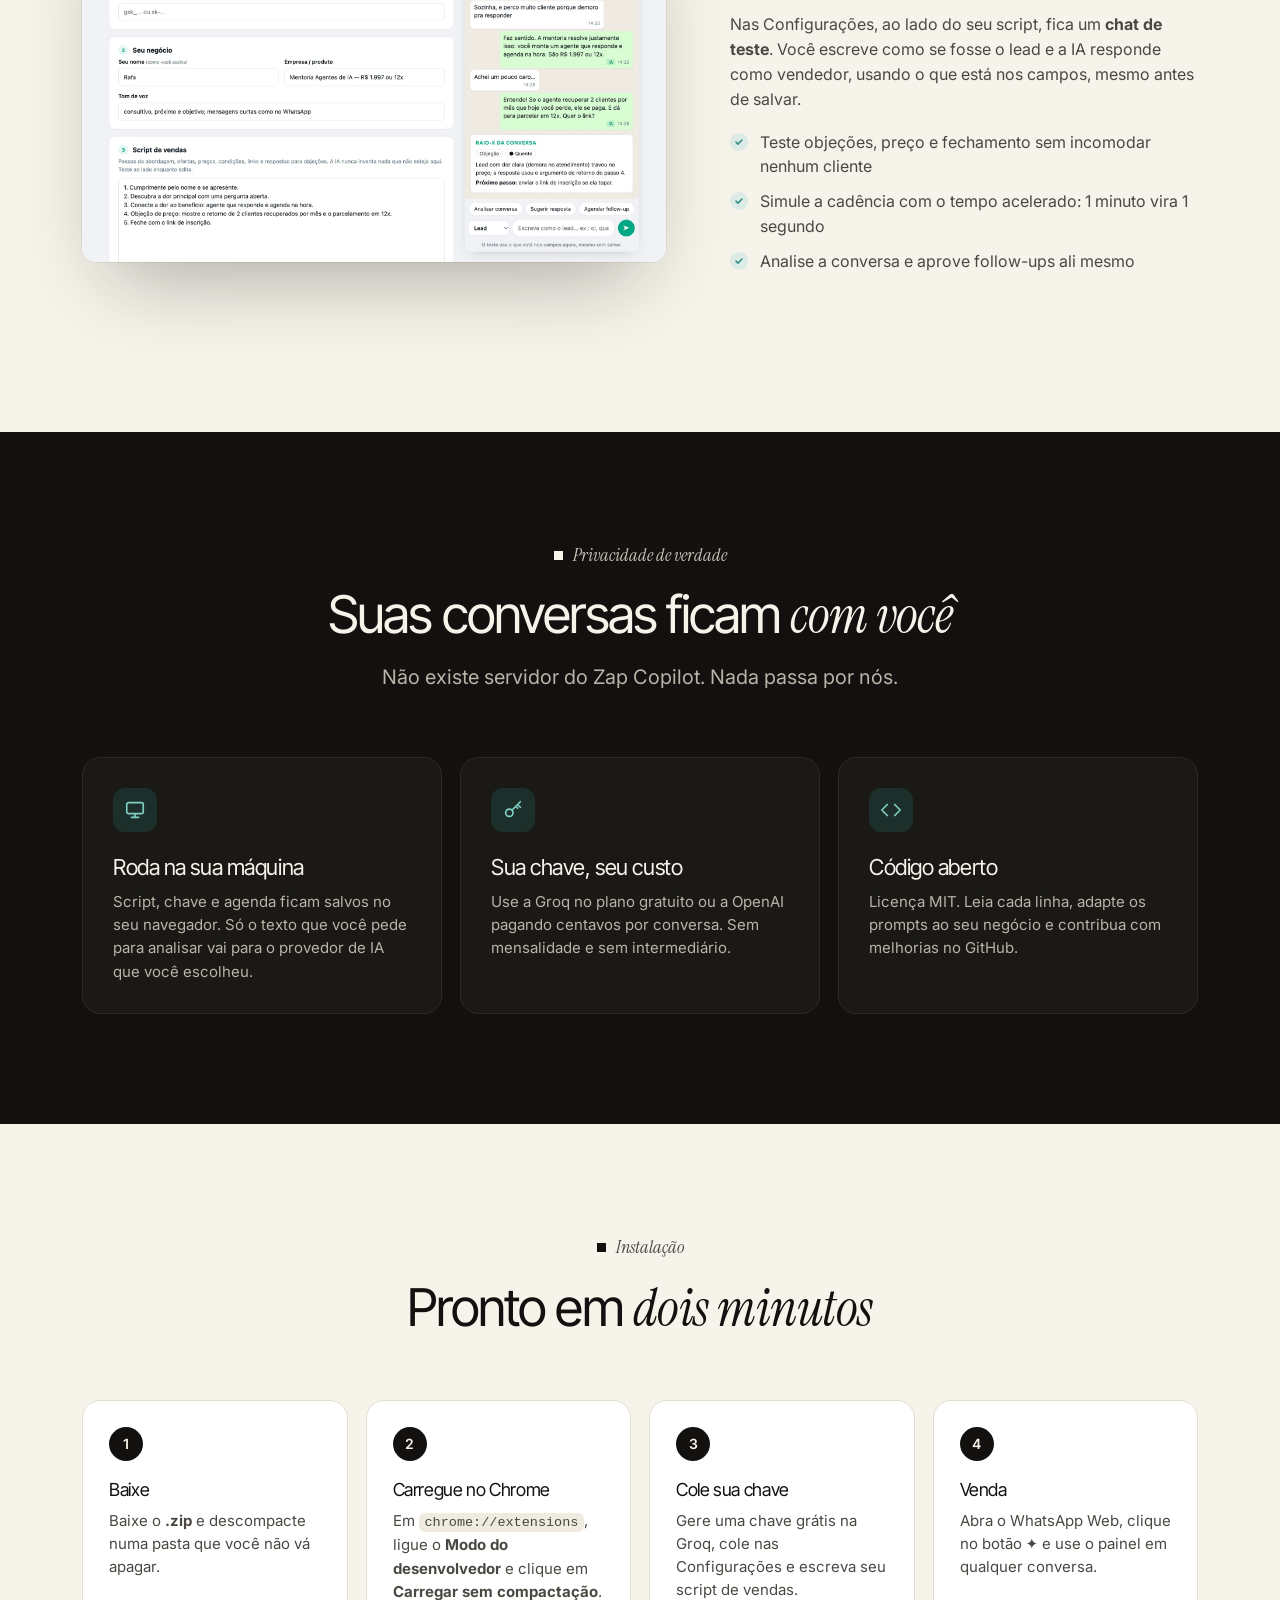
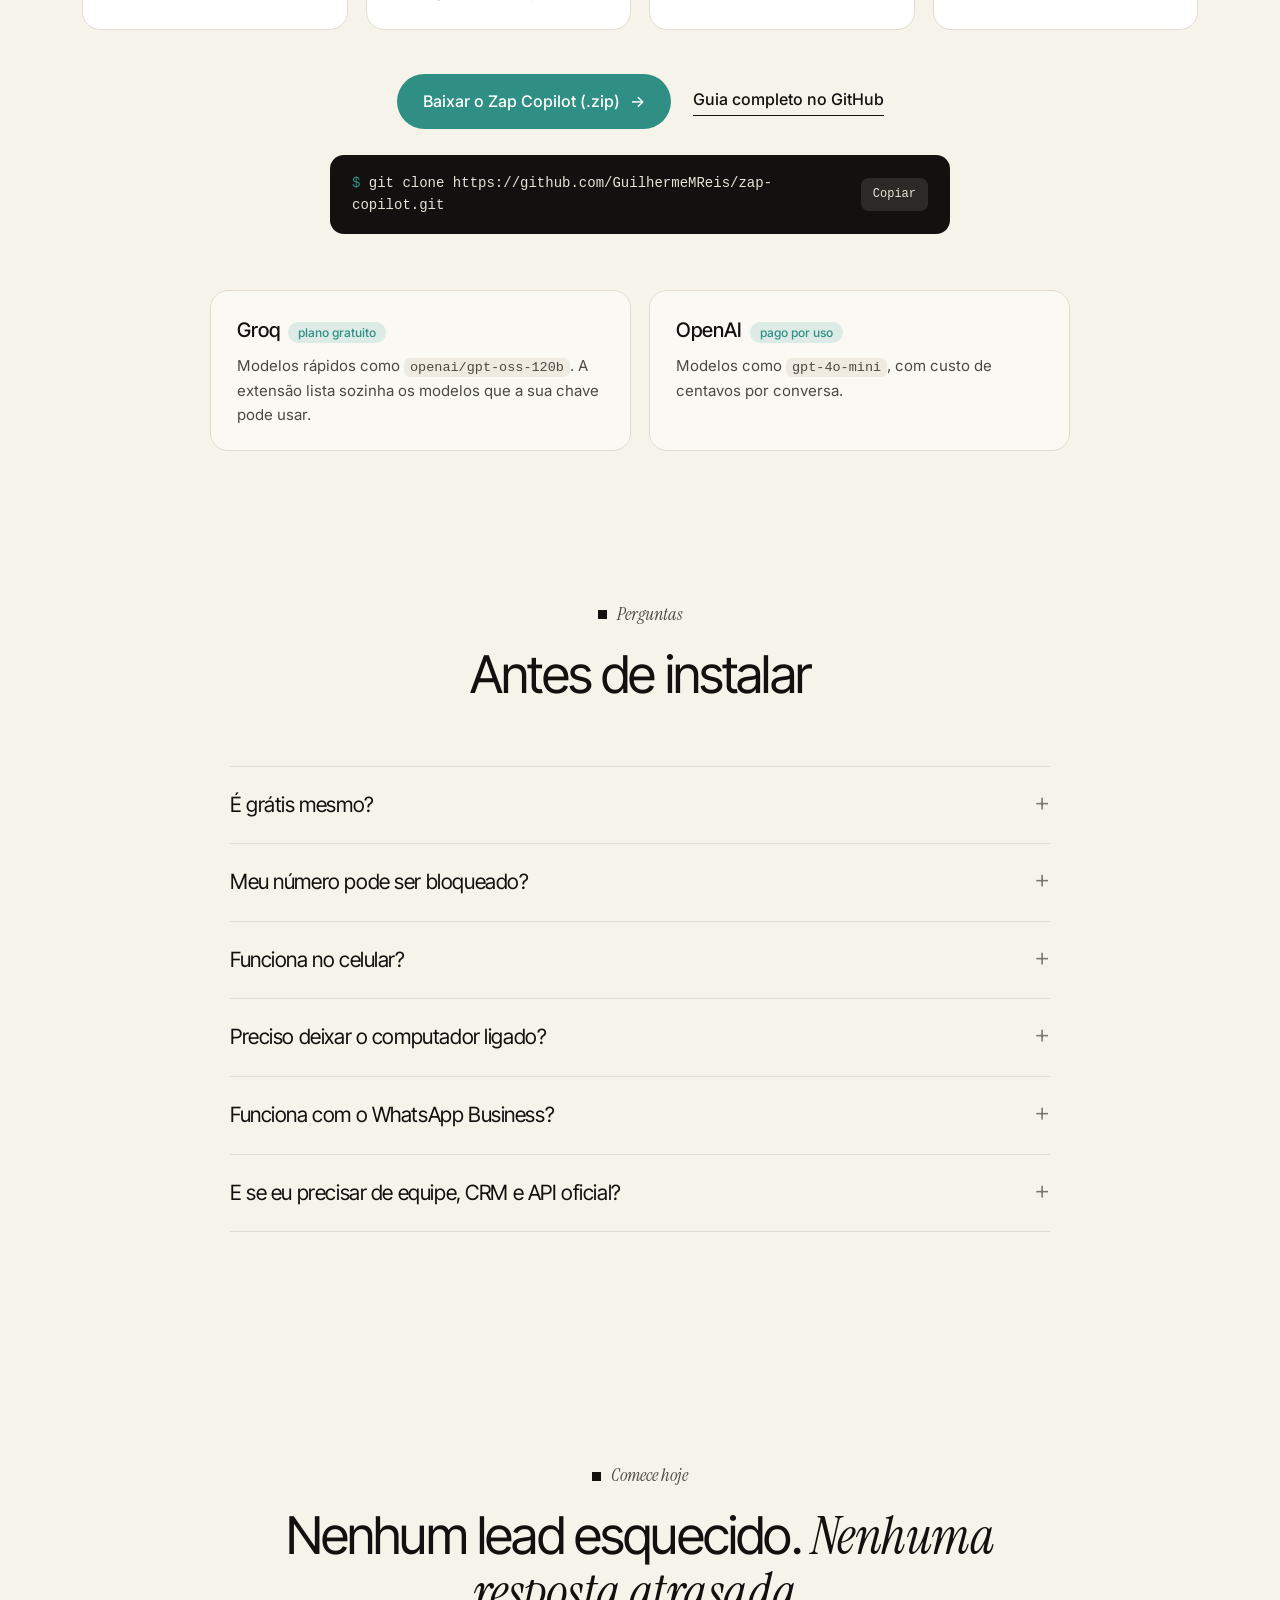
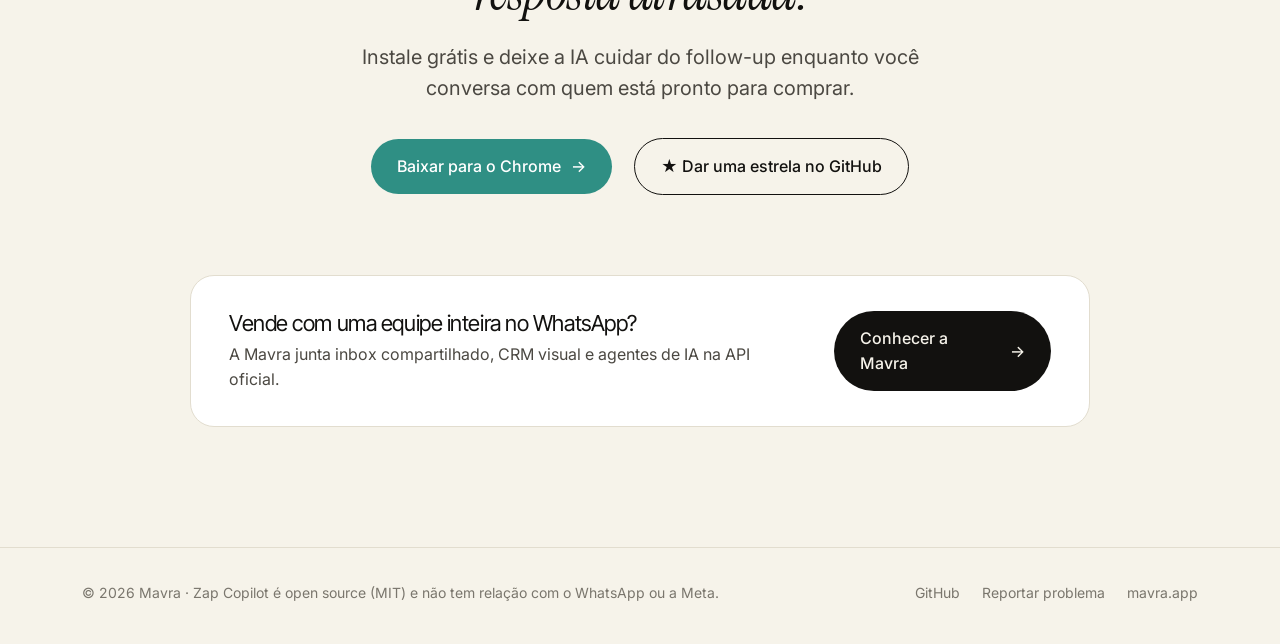
==== commit 7b809cdb: "v0.5.0: Configurações em duas colunas com chat de teste do prompt (lead x IA, análise, follow-up e c" ====
--- a/site/index.html
+++ b/site/index.html
@@ -303,6 +303,19 @@
         </div>
         <div class="shot"><img src="assets/shots/f-toast.jpg" alt="Aviso de envio automático com contagem regressiva e botões Cancelar e Enviar já" loading="lazy" /></div>
       </div>
+      <div class="feature">
+        <div class="copy">
+          <div class="num">05 · Teste do prompt</div>
+          <h3>Ajuste o script e veja a IA responder na hora</h3>
+          <p>Nas Configurações, ao lado do seu script, fica um <b>chat de teste</b>. Você escreve como se fosse o lead e a IA responde como vendedor, usando o que está nos campos, mesmo antes de salvar.</p>
+          <ul>
+            <li>Teste objeções, preço e fechamento sem incomodar nenhum cliente</li>
+            <li>Simule a cadência com o tempo acelerado: 1 minuto vira 1 segundo</li>
+            <li>Analise a conversa e aprove follow-ups ali mesmo</li>
+          </ul>
+        </div>
+        <div class="shot"><img src="assets/shots/settings.jpg" alt="Página de Configurações com o script de vendas e o chat de teste ao lado" loading="lazy" /></div>
+      </div>
     </div>
   </section>
 
